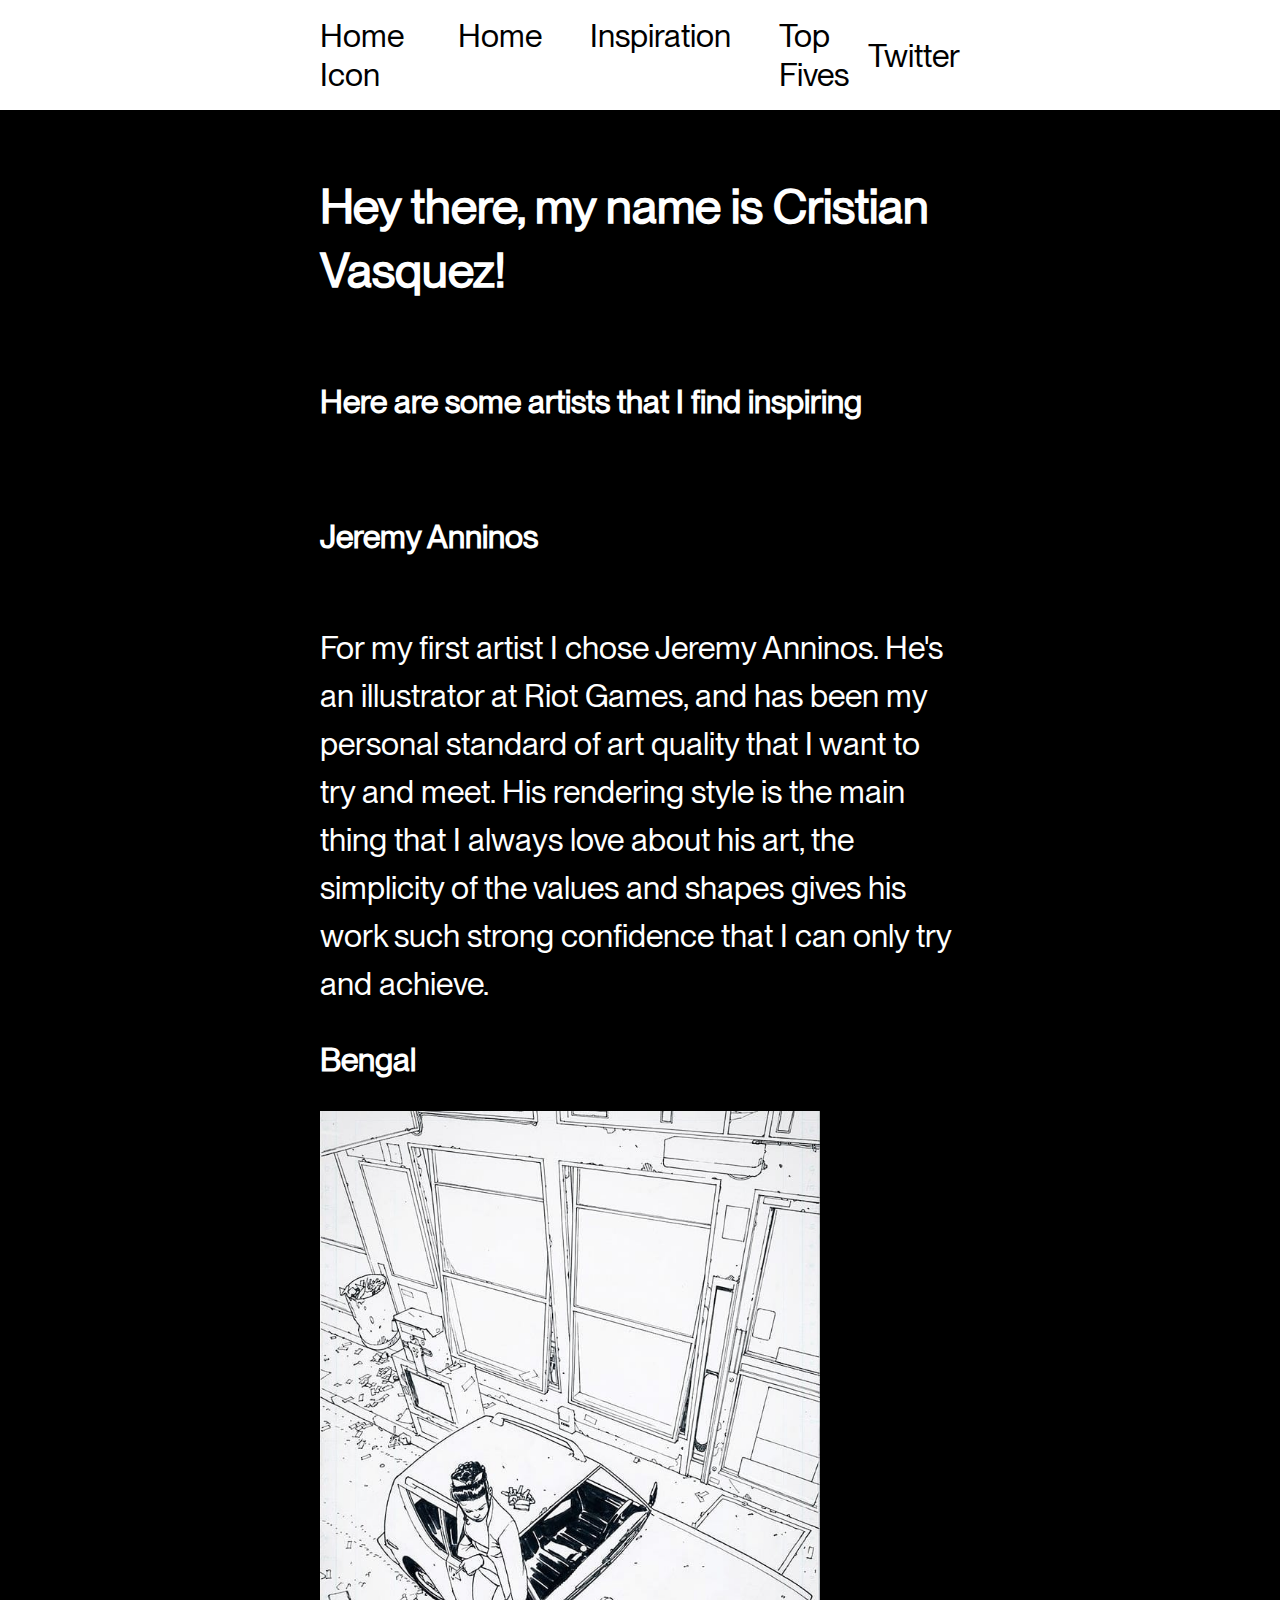
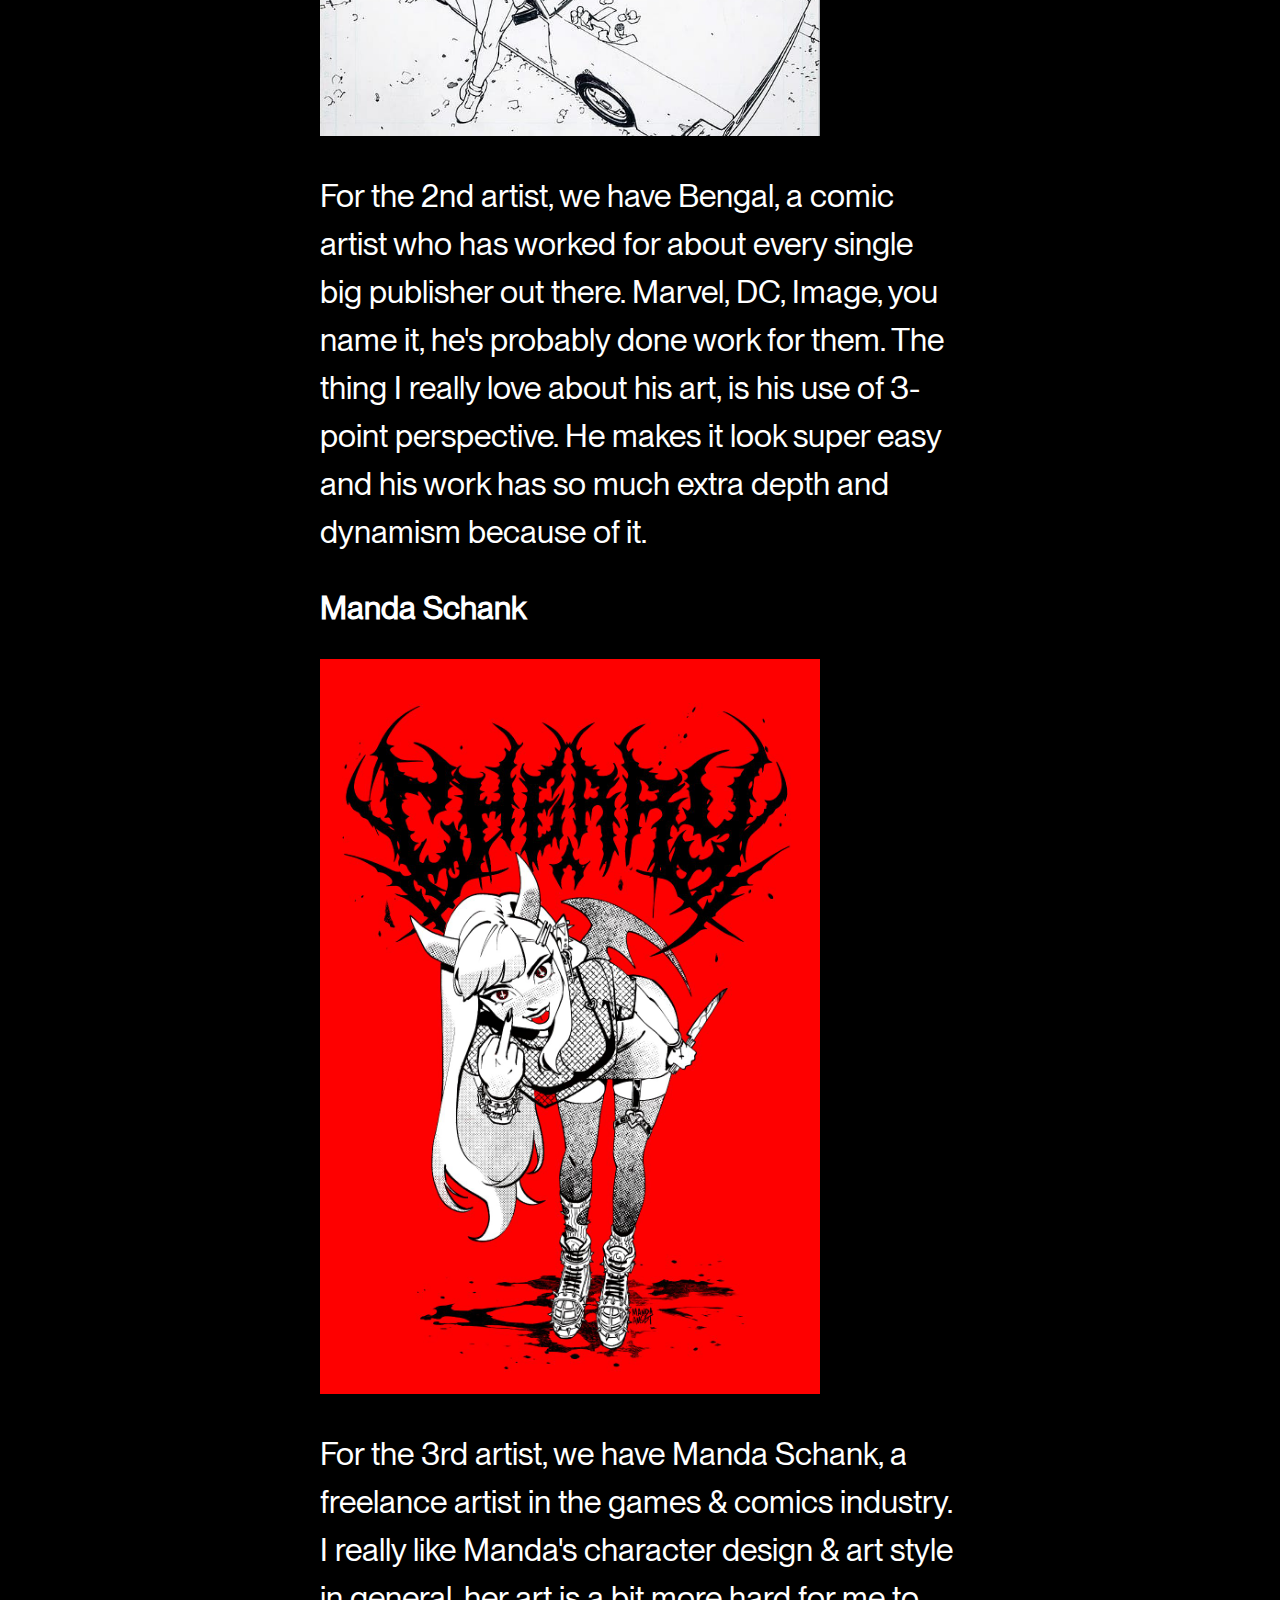
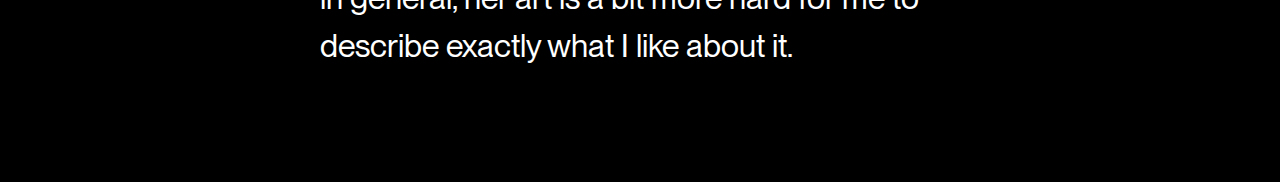
==== inspiration/inspiration.html @ 8dd155f5 "Initial Upload" ====
<!DOCTYPE html>
<html lang="en">
  <head>
    <meta charset="UTF-8" />
    <meta name="viewport" content="width=device-width, initial-scale=1.0" />
    <title>Inspirations</title>
    <link rel="stylesheet" href="../css/style.css" />
  </head>
  <body>
    <!-- Navbar -->
    <nav>
      <div class="nav-wrapper">
        <div>
          <a href="">Home Icon</a>
        </div>
        <div class="links-wrapper">
          <a href="../index.html">Home</a>
          <a href="inspiration.html">Inspiration</a>
          <a href="../topFive/topFive.html">Top Fives</a>
        </div>
        <div>
          <a href="">Twitter</a>
        </div>
      </div>
    </nav>

    <!-- Main Section -->
    <section>
      <h1>Hey there, my name is Cristian Vasquez!</h1>

      <h2>Here are some artists that I find inspiring</h2>
    </section>

    <!-- Photo Gallery -->
    <section>
      <article>
        <a href="https://x.com/Manda_AMSBT">
          <h3>Jeremy Anninos</h3>
          <img style="max-width: 500px" src="./img/jeremy1.png" alt="" />
        </a>

        <p>
          For my first artist I chose Jeremy Anninos. He's an illustrator at
          Riot Games, and has been my personal standard of art quality that I
          want to try and meet. His rendering style is the main thing that I
          always love about his art, the simplicity of the values and shapes
          gives his work such strong confidence that I can only try and achieve.
        </p>
      </article>

      <article>
        <a href="https://www.instagram.com/bengalgram/?hl=en">
          <h3>Bengal</h3>
          <img
            style="max-width: 500px"
            src="./img/bengal3.png"
            alt="A woman leans against her car with her jacket draped over her back."
          />
        </a>

        <p>
          For the 2nd artist, we have Bengal, a comic artist who has worked for
          about every single big publisher out there. Marvel, DC, Image, you
          name it, he's probably done work for them. The thing I really love
          about his art, is his use of 3-point perspective. He makes it look
          super easy and his work has so much extra depth and dynamism because
          of it.
        </p>
      </article>

      <article>
        <a href="https://x.com/Manda_AMSBT">
          <h3>Manda Schank</h3>
          <img
            style="max-width: 500px"
            src="./img/manda2.jpg"
            alt="An anime-styled succubus character sticking up her middle finger at you with a bloody knife in the other hand."
          />
        </a>
        <p>
          For the 3rd artist, we have Manda Schank, a freelance artist in the
          games & comics industry. I really like Manda's character design & art
          style in general, her art is a bit more hard for me to describe
          exactly what I like about it.
        </p>
      </article>
    </section>
  </body>
</html>
---- css/style.css ----
/* Idea for color palette: white on black bg. Think gothic & metal themes. Can red be a highlight color? */

* {
  margin: 0;
  padding: 0;
}

a {
  color: white;
  text-decoration: none;
}

@font-face {
  font-family: "Neue Montreal";
  src: url(../fonts/PPNeueMontreal-Regular.woff2);
}
body {
  color: white;
  background-color: black;
  font-family: "Neue Montreal";
}

nav {
  position: sticky;
  top: 0;
  font-size: 24pt;
  background-color: white;

  margin-bottom: 4rem;
  padding: 1rem 0;
}

.nav-wrapper {
  margin: 0 20rem 0 20rem;
  align-content: center;
  align-items: center;
  display: flex;
  justify-content: space-between;
}

.links-wrapper {
  display: flex;
  gap: 3rem;
  justify-content: space-evenly;
}

nav div a {
  color: black;
}

section {
  display: flex;
  flex-direction: column;
  margin: 0 20rem;
  margin-bottom: 5rem;
}

section img {
  align-self: center;
  max-width: 400px;
}

section h1 {
  font-size: 36pt;
  line-height: 48pt;
  margin-bottom: 5rem;
}

section h2 {
  font-size: 24pt;
  margin-bottom: 1rem;
}

section p {
  font-size: 24pt;
  line-height: 36pt;
  margin-bottom: 2rem;
}

/* Inspiration Page Styling */

article h3 {
  font-size: 24pt;
  margin-bottom: 2rem;
}

article img {
  margin-bottom: 2rem;
}
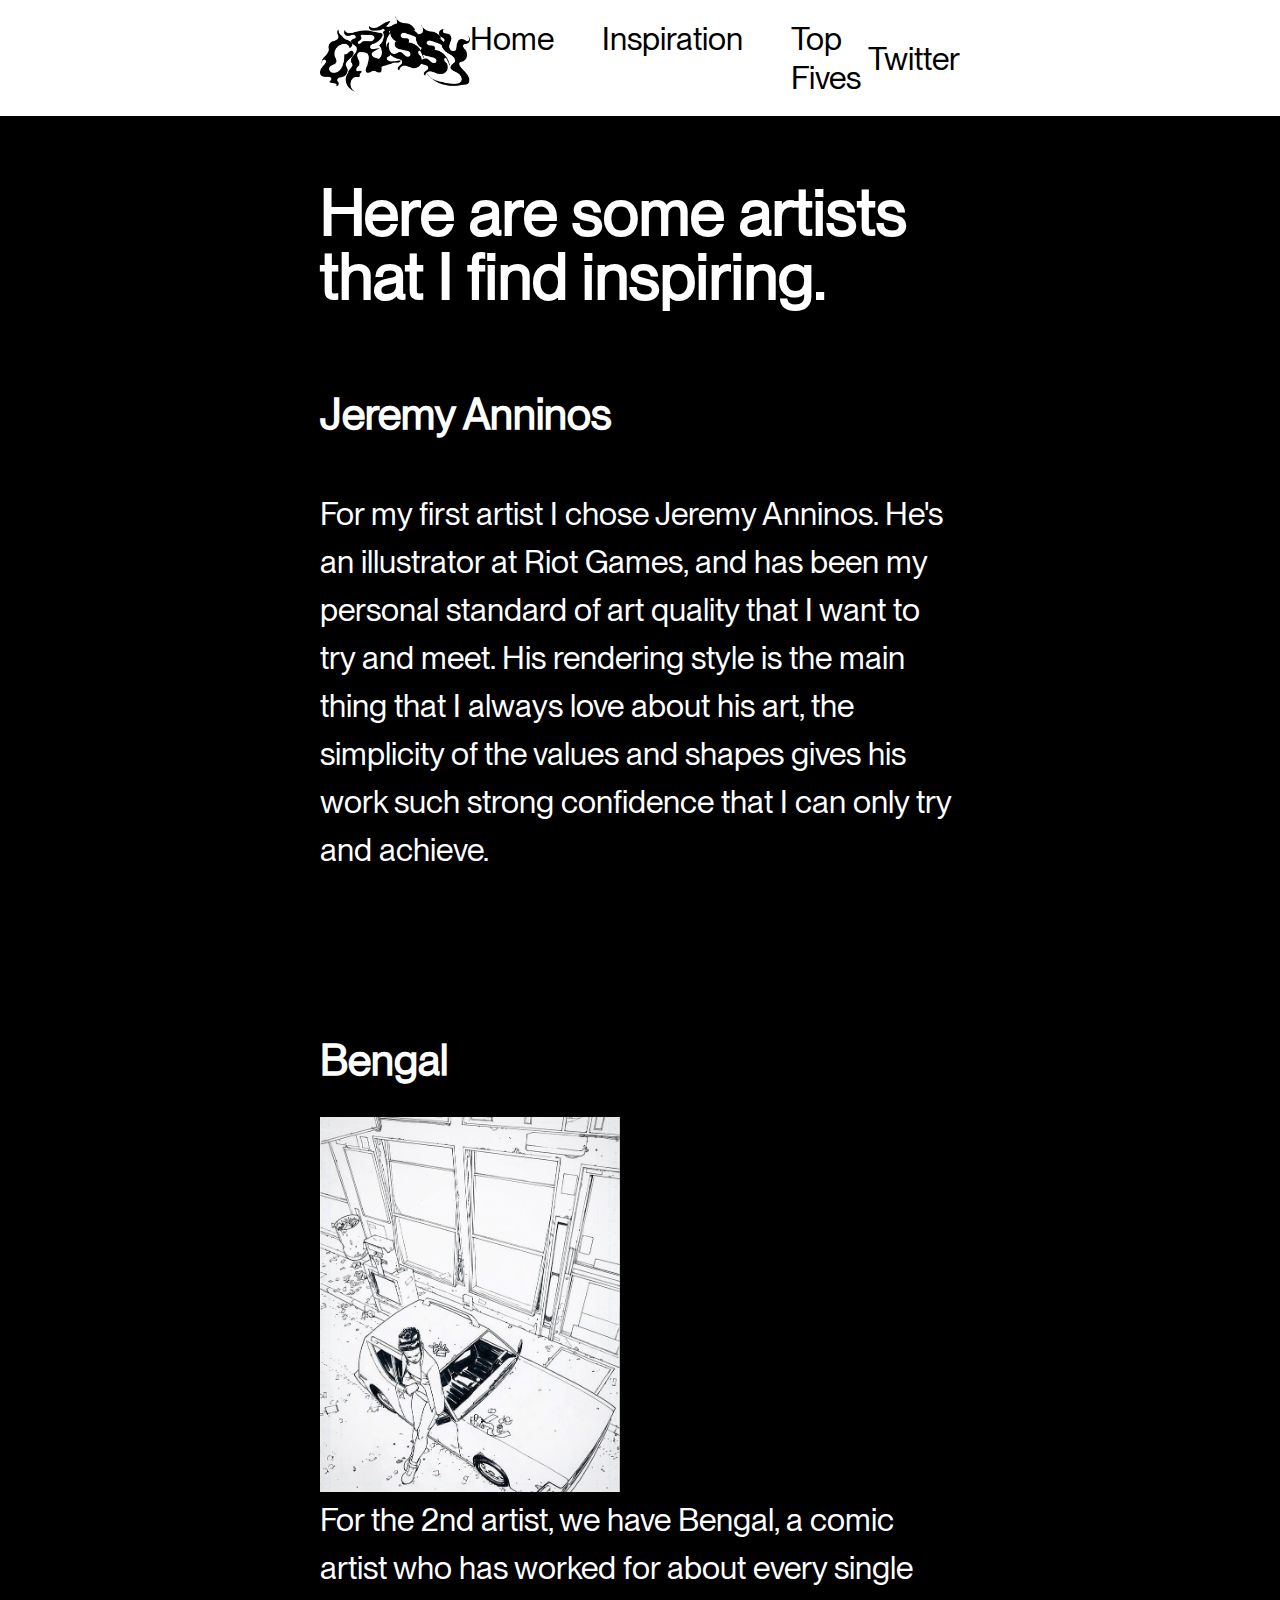
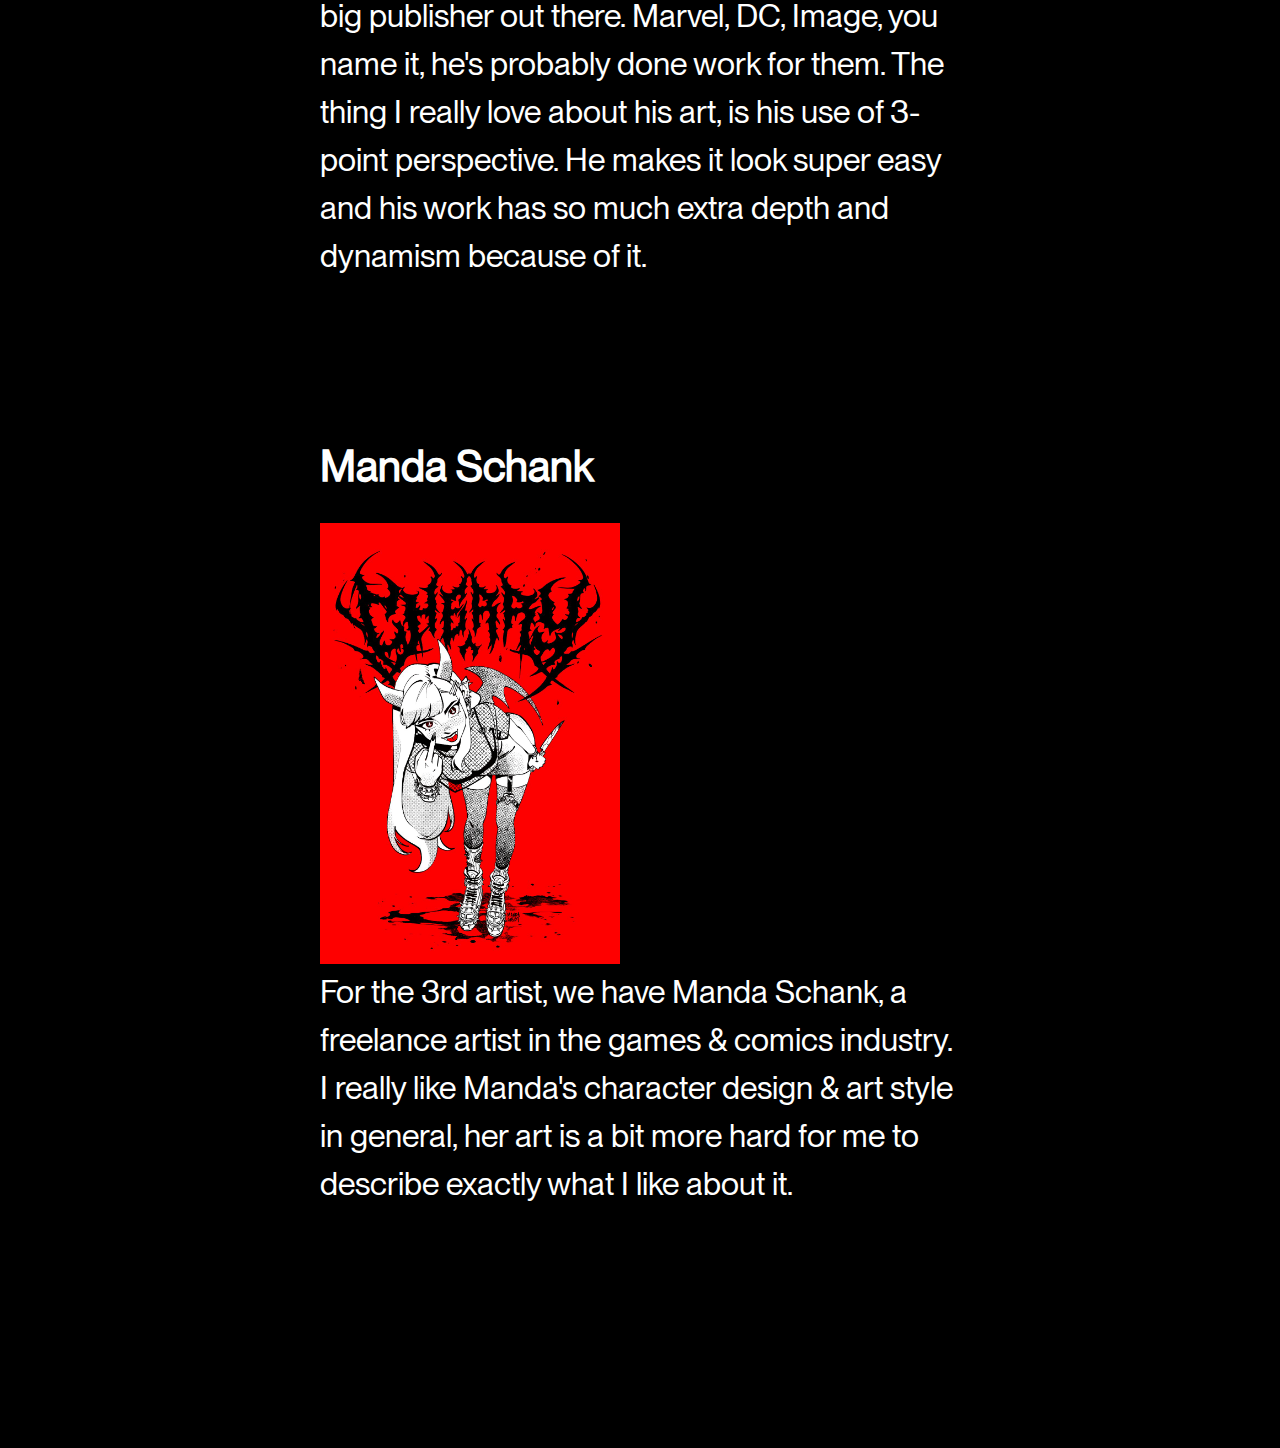
==== commit 1b211ff7: "Large Content Update" ====
--- a/inspiration/inspiration.html
+++ b/inspiration/inspiration.html
@@ -10,8 +10,13 @@
     <!-- Navbar -->
     <nav>
       <div class="nav-wrapper">
-        <div>
-          <a href="">Home Icon</a>
+        <div class="logo">
+          <a href="../index.html">
+            <img
+              src="../img/cris-logo.png"
+              alt="The name 'Crissy' shown in a black metal style font."
+            />
+          </a>
         </div>
         <div class="links-wrapper">
           <a href="../index.html">Home</a>
@@ -24,19 +29,13 @@
       </div>
     </nav>
 
-    <!-- Main Section -->
-    <section>
-      <h1>Hey there, my name is Cristian Vasquez!</h1>
-
-      <h2>Here are some artists that I find inspiring</h2>
-    </section>
-
     <!-- Photo Gallery -->
     <section>
+      <h1>Here are some artists that I find inspiring.</h1>
       <article>
         <a href="https://x.com/Manda_AMSBT">
-          <h3>Jeremy Anninos</h3>
-          <img style="max-width: 500px" src="./img/jeremy1.png" alt="" />
+          <h2>Jeremy Anninos</h2>
+          <img src="./img/jeremy1.png" alt="" />
         </a>
 
         <p>
@@ -50,9 +49,8 @@
 
       <article>
         <a href="https://www.instagram.com/bengalgram/?hl=en">
-          <h3>Bengal</h3>
+          <h2>Bengal</h2>
           <img
-            style="max-width: 500px"
             src="./img/bengal3.png"
             alt="A woman leans against her car with her jacket draped over her back."
           />
@@ -70,9 +68,8 @@
 
       <article>
         <a href="https://x.com/Manda_AMSBT">
-          <h3>Manda Schank</h3>
+          <h2>Manda Schank</h2>
           <img
-            style="max-width: 500px"
             src="./img/manda2.jpg"
             alt="An anime-styled succubus character sticking up her middle finger at you with a bloody knife in the other hand."
           />
--- a/css/style.css
+++ b/css/style.css
@@ -20,6 +20,7 @@
   font-family: "Neue Montreal";
 }
 
+/* Navbar Styling */
 nav {
   position: sticky;
   top: 0;
@@ -44,10 +45,15 @@
   justify-content: space-evenly;
 }
 
+.logo img {
+  max-width: 150px;
+}
+
 nav div a {
   color: black;
 }
 
+/* Main Body Styling */
 section {
   display: flex;
   flex-direction: column;
@@ -61,7 +67,7 @@
 }
 
 section h1 {
-  font-size: 36pt;
+  font-size: 48pt;
   line-height: 48pt;
   margin-bottom: 5rem;
 }
@@ -79,11 +85,48 @@
 
 /* Inspiration Page Styling */
 
-article h3 {
+article {
+  margin-bottom: 8rem;
+}
+
+article h2 {
+  font-size: 32pt;
+  margin-bottom: 2rem;
+}
+
+article img {
+  max-width: 300px;
+  margin-right: 2.5rem;
+}
+
+/* Top 5 Page Styling */
+
+li {
   font-size: 24pt;
   margin-bottom: 2rem;
 }
 
-article img {
+ol article img {
   margin-bottom: 2rem;
 }
+
+
+ul img {
+  margin-bottom: 2rem;
+}
+
+ul p {
+  font-size: 18pt;
+}
+
+dt {
+  font-size: 24pt;
+  margin-bottom: 2rem;
+}
+dl img {
+  margin-bottom: 2rem;
+}
+dd{
+  font-size: 18pt;
+  margin-bottom: 2rem;
+}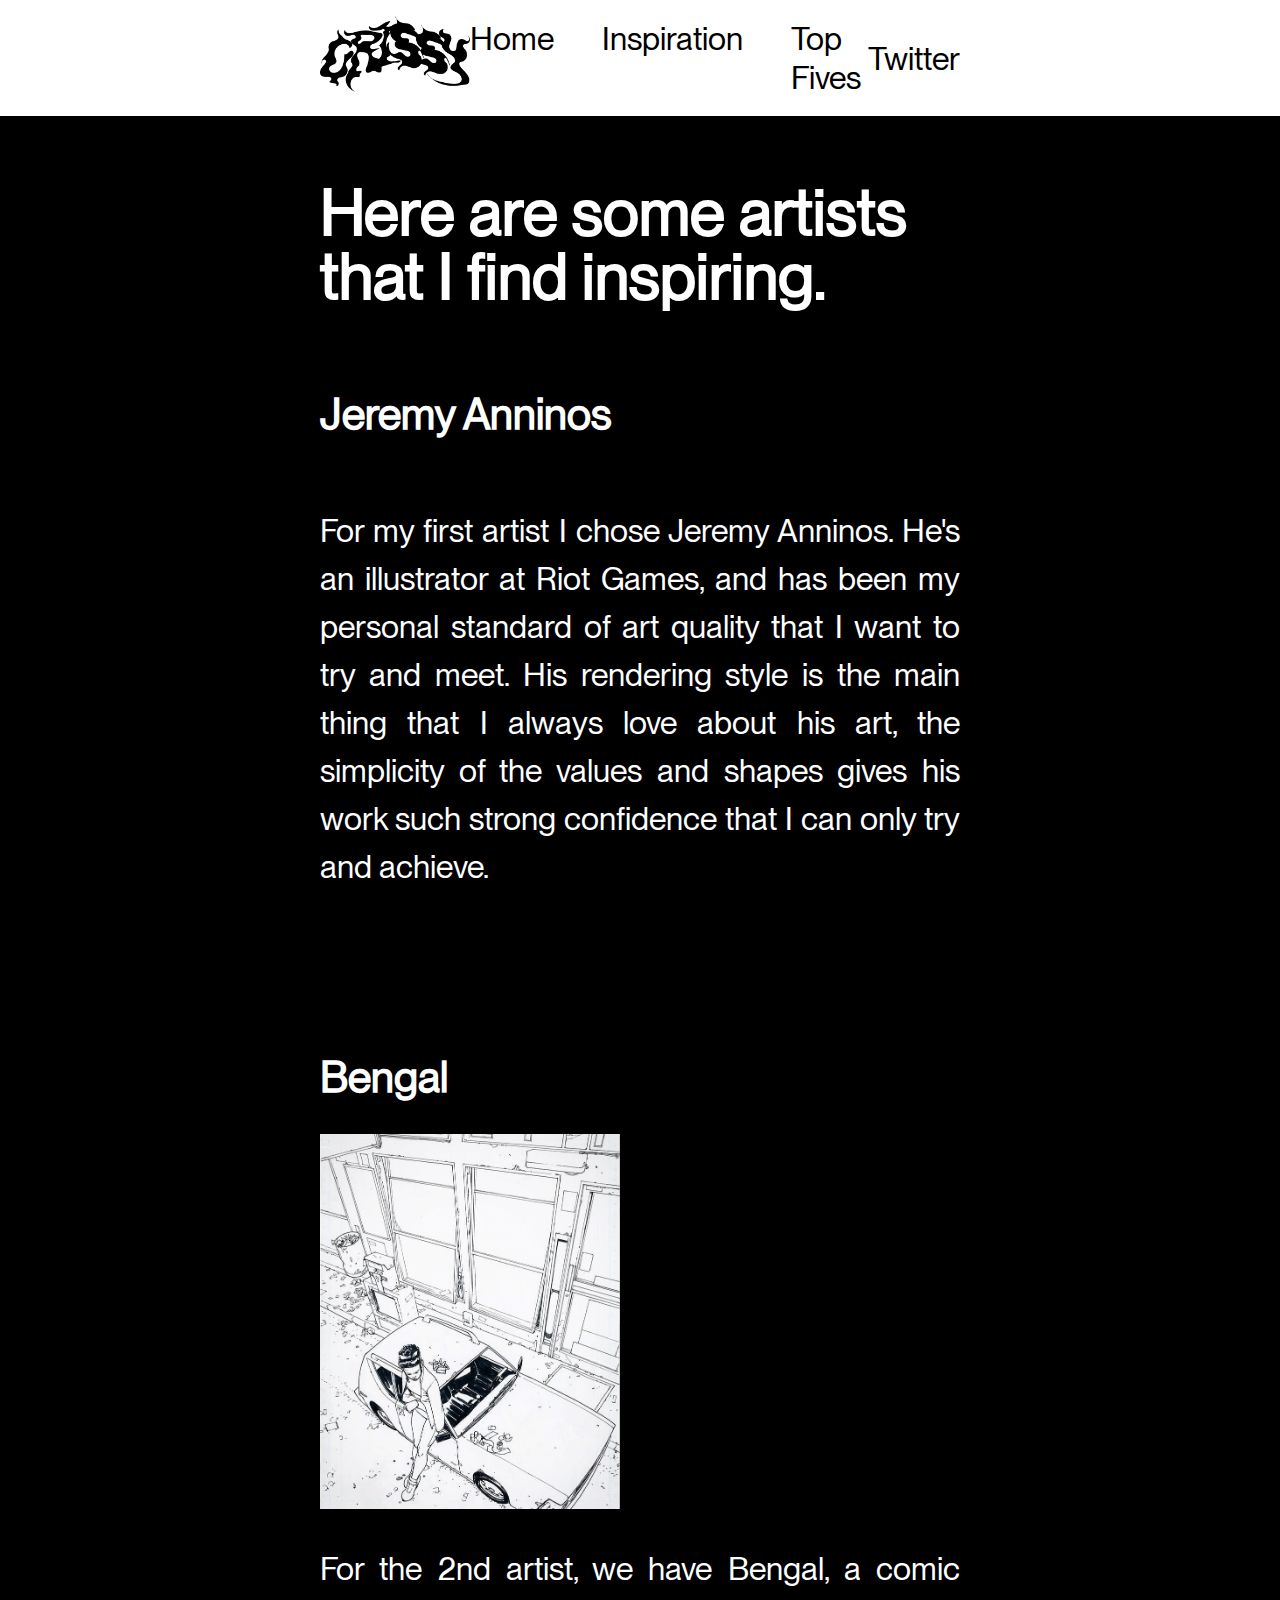
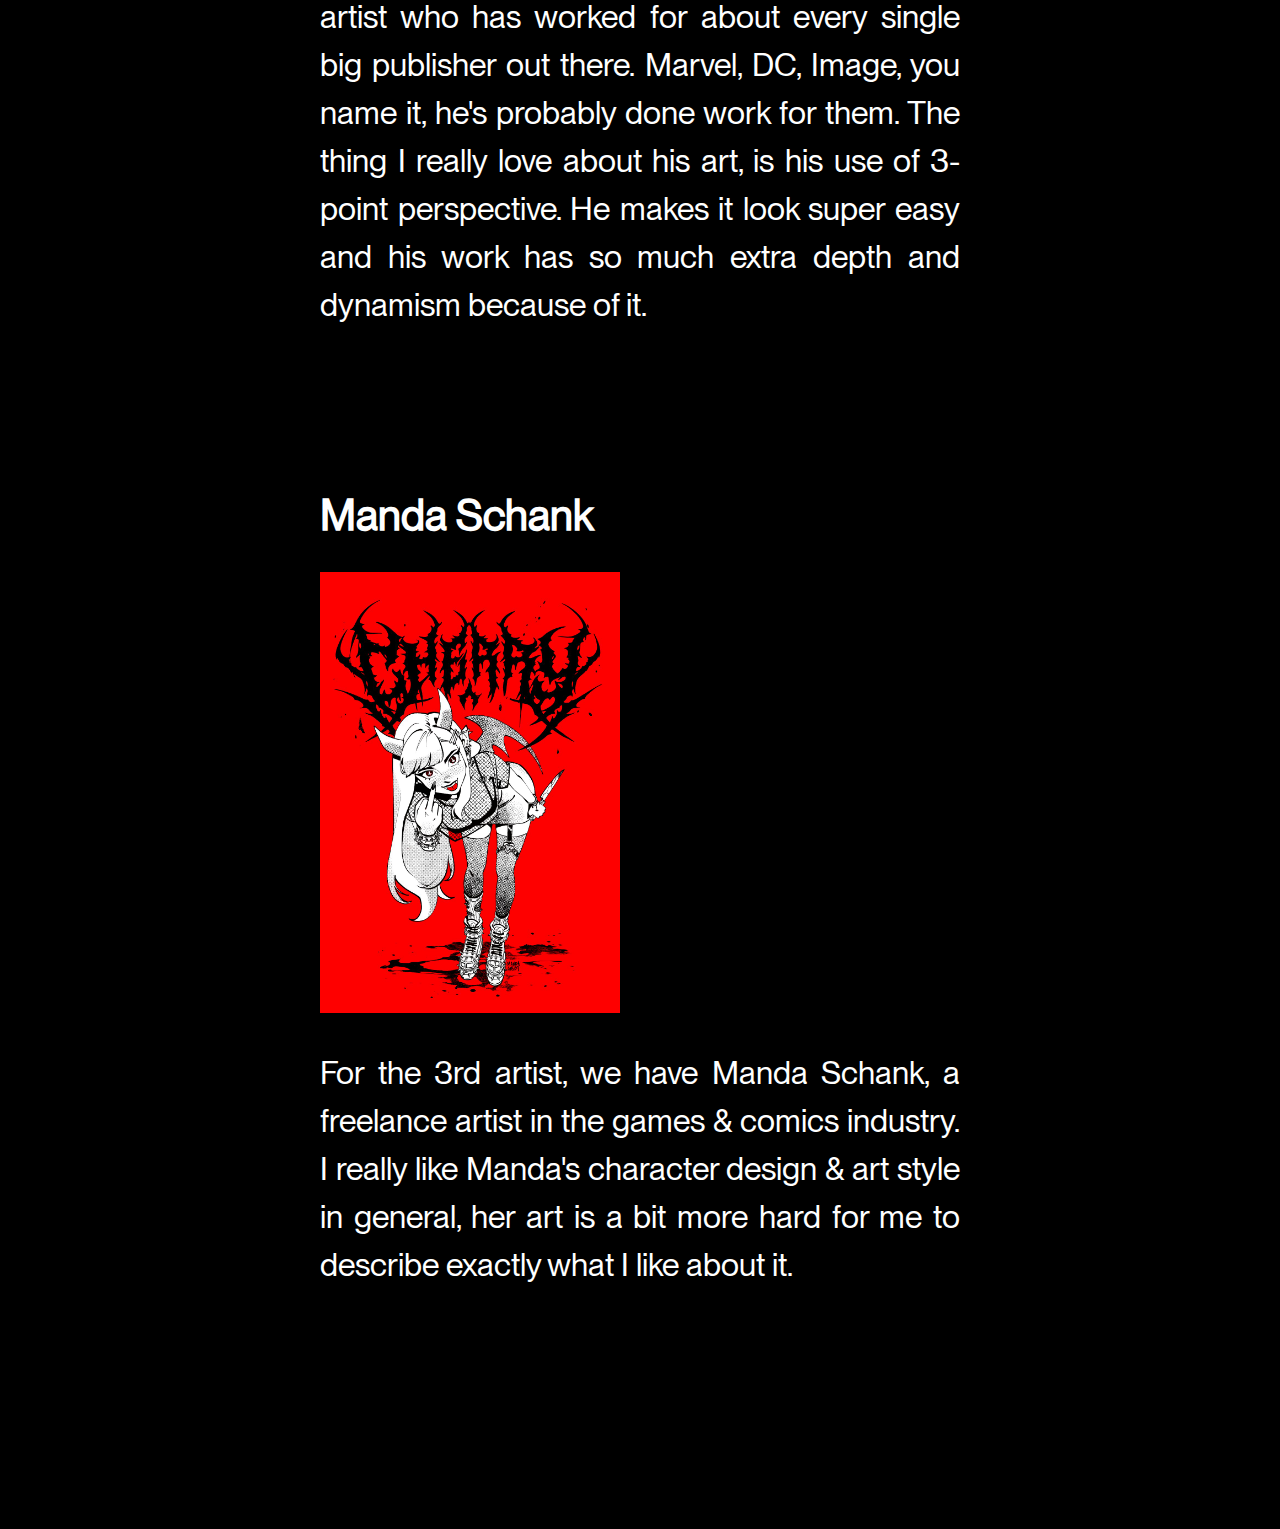
==== commit b04e3456: "Update inspiration.html" ====
--- a/inspiration/inspiration.html
+++ b/inspiration/inspiration.html
@@ -33,7 +33,7 @@
     <section>
       <h1>Here are some artists that I find inspiring.</h1>
       <article>
-        <a href="https://x.com/Manda_AMSBT">
+        <a href="https://x.com/anninosj">
           <h2>Jeremy Anninos</h2>
           <img src="./img/jeremy1.png" alt="" />
         </a>
--- a/css/style.css
+++ b/css/style.css
@@ -48,7 +48,6 @@
 .logo img {
   max-width: 150px;
 }
-
 nav div a {
   color: black;
 }
@@ -81,6 +80,7 @@
   font-size: 24pt;
   line-height: 36pt;
   margin-bottom: 2rem;
+  text-align: justify;
 }
 
 /* Inspiration Page Styling */
@@ -97,6 +97,7 @@
 article img {
   max-width: 300px;
   margin-right: 2.5rem;
+  margin-bottom: 2rem;
 }
 
 /* Top 5 Page Styling */
@@ -109,7 +110,6 @@
 ol article img {
   margin-bottom: 2rem;
 }
-
 
 ul img {
   margin-bottom: 2rem;
@@ -126,7 +126,7 @@
 dl img {
   margin-bottom: 2rem;
 }
-dd{
+dd {
   font-size: 18pt;
-  margin-bottom: 2rem;
-}+  margin-bottom: 8rem;
+}
